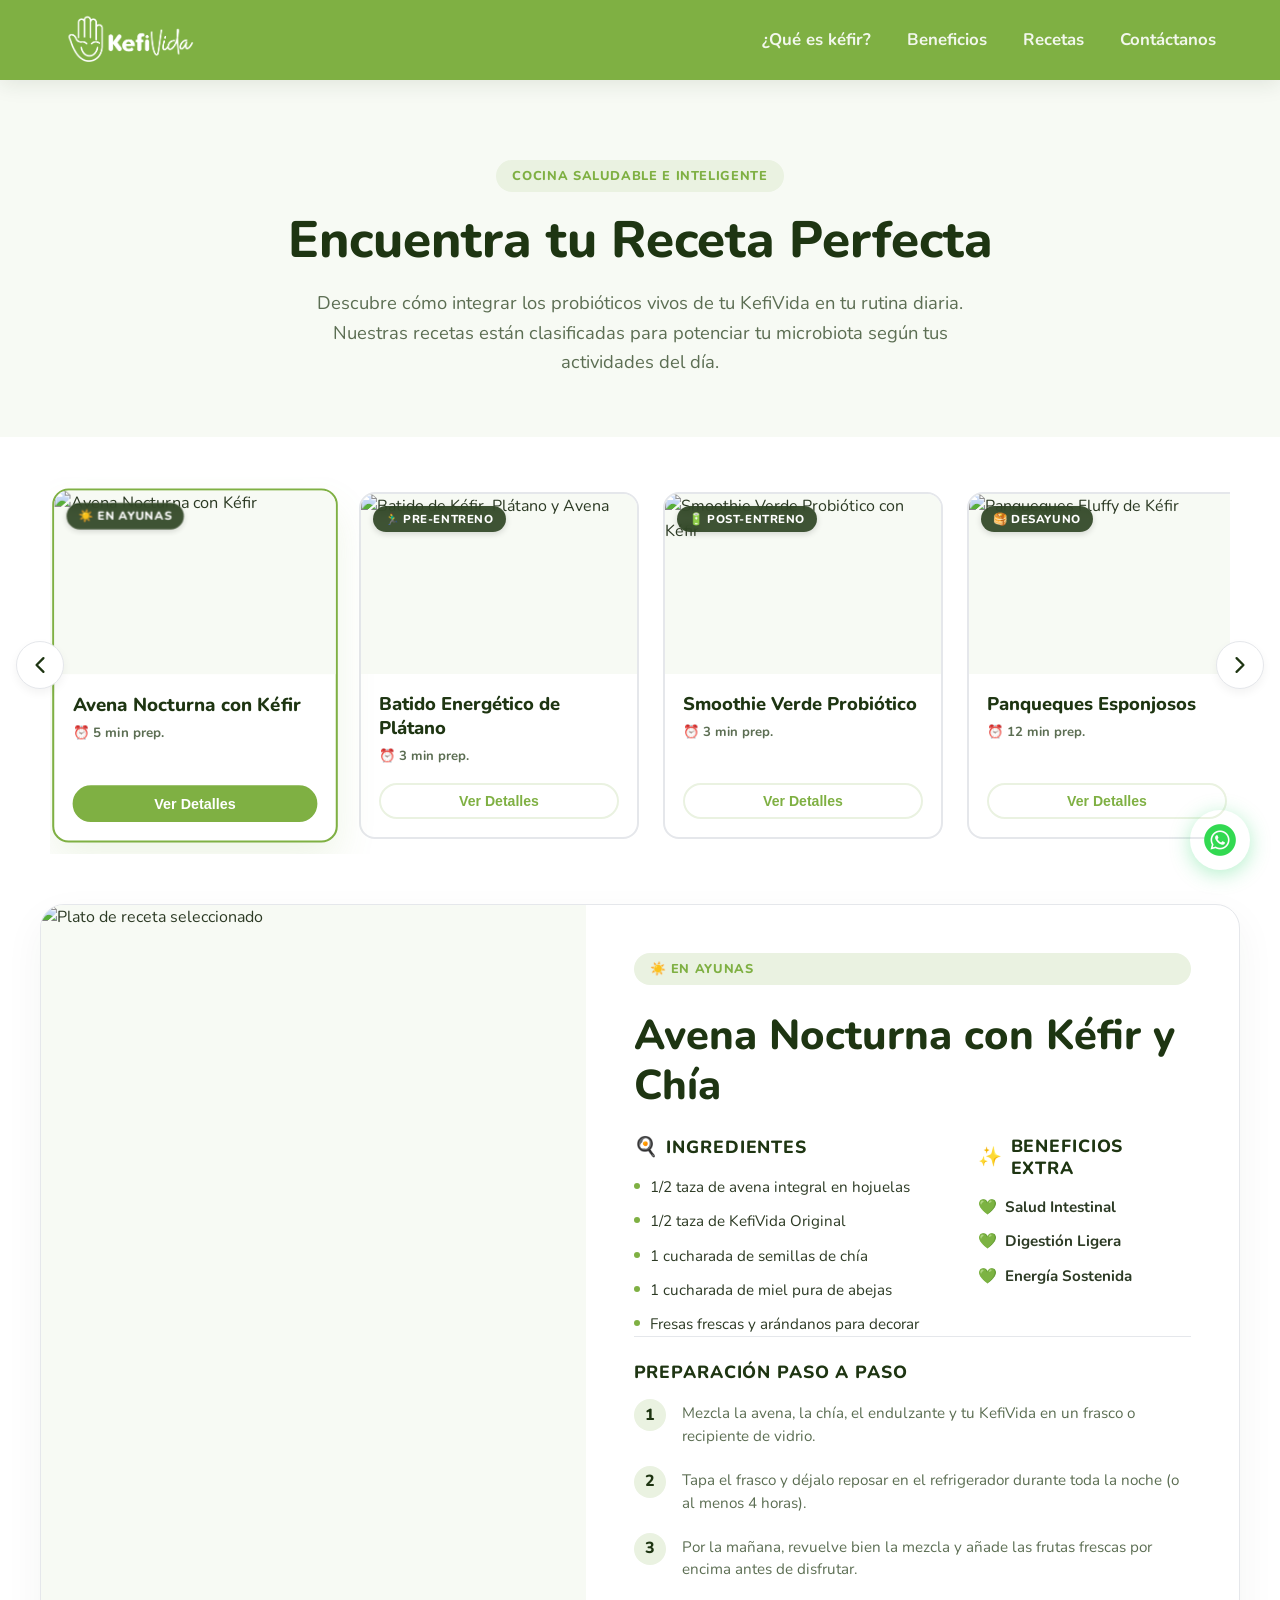
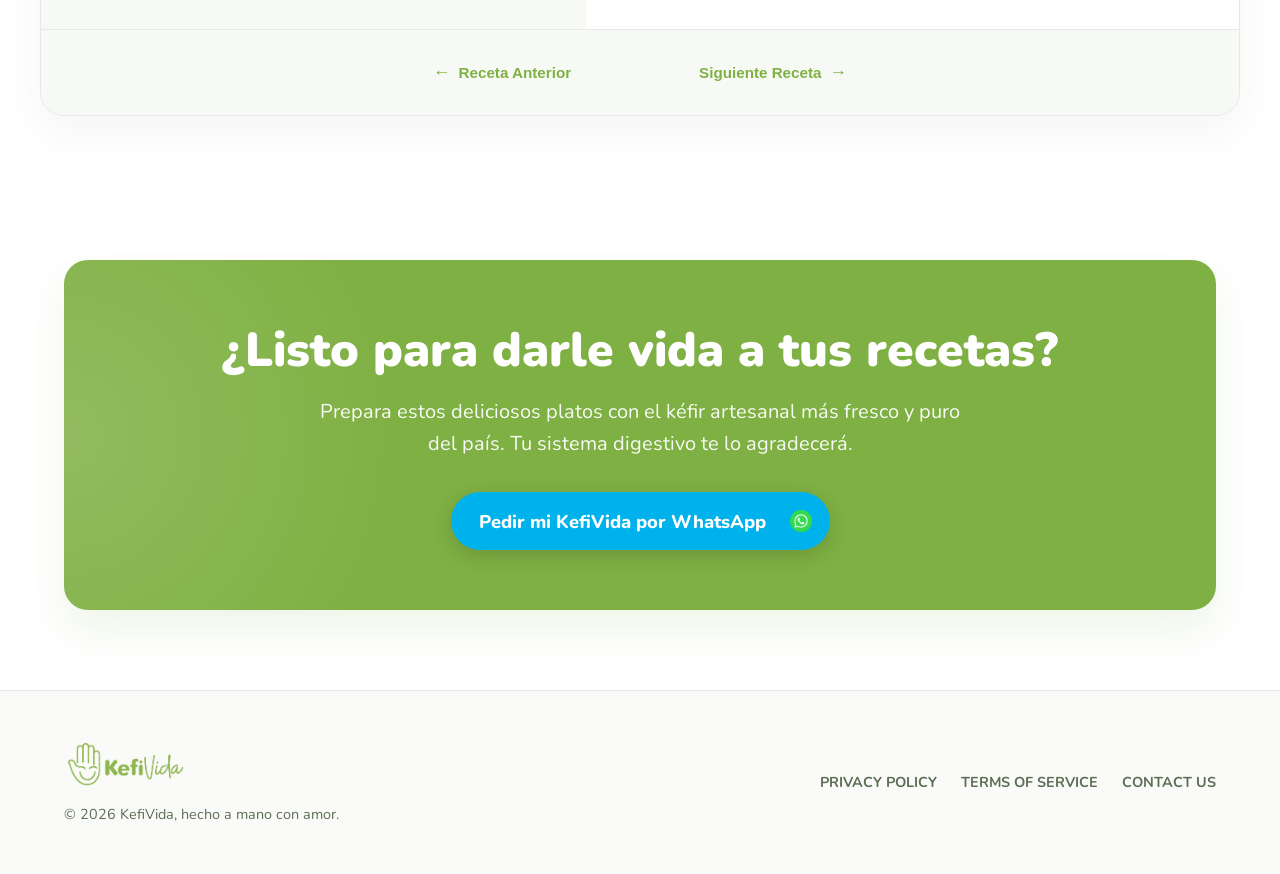
==== recetas.html @ a4e4747b "Add files via upload" ====
<!DOCTYPE html>
<html lang="es">
<head>
  <meta charset="UTF-8">
  <meta name="viewport" content="width=device-width, initial-scale=1.0">
  <title>Recetas con Kéfir - KefiVida | Bienestar Probiótico</title>
  <meta name="description" content="Aprende a preparar deliciosas recetas saludables con kéfir: smoothies pre y post entreno, avena nocturna en ayunas y aderezos probióticos con KefiVida.">
  
  <!-- Open Graph / Social Media Preview -->
  <meta property="og:title" content="Recetario Probiótico KefiVida - Vitalidad Diaria">
  <meta property="og:description" content="Recetas fáciles, saludables e interactivas para integrar el Kéfir artesanal en tus comidas según tu estilo de vida.">
  <meta property="og:image" content="./Fotos/receta_batido.png">
  <meta property="og:type" content="website">

  <!-- Stylesheet -->
  <link rel="stylesheet" href="style.css">
</head>
<body>

  <!-- HEADER / CINTILLO DE INICIO VERDE -->
  <header>
    <div class="container navbar">
      <a href="./index.html#inicio" class="logo" aria-label="KefiVida Inicio">
        <!-- Logo horizontal blanco oficial -->
        <img src="./Fotos/Logo Horizontal_Blanco.png" alt="Logo de KefiVida" class="logo-header">
      </a>
      <nav aria-label="Navegación principal">
        <ul class="nav-menu">
          <li class="nav-item"><a href="./index.html#que-es-kefir" class="nav-link">¿Qué es kéfir?</a></li>
          <li class="nav-item"><a href="./index.html#beneficios" class="nav-link">Beneficios</a></li>
          <li class="nav-item"><a href="./recetas.html" class="nav-link active">Recetas</a></li>
          <li class="nav-item"><a href="https://wa.link/0gh0eg" class="nav-link" target="_blank" rel="noopener">Contáctanos</a></li>
        </ul>
      </nav>
      <button class="hamburger" aria-label="Abrir menú de navegación" aria-expanded="false">
        <span class="bar"></span>
        <span class="bar"></span>
        <span class="bar"></span>
      </button>
    </div>
  </header>

  <!-- RECIPES HERO SECTION -->
  <section class="recipes-hero" id="recetas-inicio">
    <div class="container text-center">
      <span class="badge-small">Cocina Saludable e Inteligente</span>
      <h1 class="recipes-main-title">Encuentra tu Receta Perfecta</h1>
      <p class="recipes-main-desc">Descubre cómo integrar los probióticos vivos de tu KefiVida en tu rutina diaria. Nuestras recetas están clasificadas para potenciar tu microbiota según tus actividades del día.</p>
    </div>
  </section>

  <!-- RECIPES SECTION (SLIDER CAROUSEL + DETAIL CONTAINER) -->
  <section class="recipes-carousel-section container">
    <div class="recipes-slider-wrapper">
      
      <!-- Flechas del carrusel de tarjetas -->
      <button class="recipes-arrow prev" id="recipes-prev" aria-label="Anterior receta" type="button">
        <svg fill="none" stroke="currentColor" stroke-width="2.5" viewBox="0 0 24 24" xmlns="http://www.w3.org/2000/svg">
          <path stroke-linecap="round" stroke-linejoin="round" d="M15.75 19.5L8.25 12l7.5-7.5"></path>
        </svg>
      </button>
      
      <button class="recipes-arrow next" id="recipes-next" aria-label="Siguiente receta" type="button">
        <svg fill="none" stroke="currentColor" stroke-width="2.5" viewBox="0 0 24 24" xmlns="http://www.w3.org/2000/svg">
          <path stroke-linecap="round" stroke-linejoin="round" d="M8.25 4.5l7.5 7.5-7.5 7.5"></path>
        </svg>
      </button>

      <!-- Pista scrollable con las tarjetas -->
      <div class="recipes-slider-track" id="recipes-track">
        
        <!-- CARD 1: Avena Nocturna -->
        <div class="recipe-card active" data-recipe-id="avena">
          <div class="recipe-card-img-wrapper">
            <img src="./Fotos/receta_avena.png" alt="Avena Nocturna con Kéfir">
            <span class="recipe-floating-tag">☀️ En Ayunas</span>
          </div>
          <div class="recipe-card-info">
            <h3>Avena Nocturna con Kéfir</h3>
            <span class="recipe-time">⏰ 5 min prep.</span>
            <button class="recipe-card-btn">Ver Detalles</button>
          </div>
        </div>

        <!-- CARD 2: Batido de Plátano y Avena -->
        <div class="recipe-card" data-recipe-id="batido">
          <div class="recipe-card-img-wrapper">
            <img src="./Fotos/receta_batido.png" alt="Batido de Kéfir, Plátano y Avena">
            <span class="recipe-floating-tag">🏃‍♂️ Pre-Entreno</span>
          </div>
          <div class="recipe-card-info">
            <h3>Batido Energético de Plátano</h3>
            <span class="recipe-time">⏰ 3 min prep.</span>
            <button class="recipe-card-btn">Ver Detalles</button>
          </div>
        </div>

        <!-- CARD 3: Smoothie Verde Probiótico -->
        <div class="recipe-card" data-recipe-id="smoothie">
          <div class="recipe-card-img-wrapper">
            <img src="./Fotos/receta_smoothie.png" alt="Smoothie Verde Probiótico con Kéfir">
            <span class="recipe-floating-tag">🔋 Post-Entreno</span>
          </div>
          <div class="recipe-card-info">
            <h3>Smoothie Verde Probiótico</h3>
            <span class="recipe-time">⏰ 3 min prep.</span>
            <button class="recipe-card-btn">Ver Detalles</button>
          </div>
        </div>

        <!-- CARD 4: Panqueques Fluffy -->
        <div class="recipe-card" data-recipe-id="panqueques">
          <div class="recipe-card-img-wrapper">
            <img src="./Fotos/receta_panqueques.png" alt="Panqueques Fluffy de Kéfir">
            <span class="recipe-floating-tag">🥞 Desayuno</span>
          </div>
          <div class="recipe-card-info">
            <h3>Panqueques Esponjosos</h3>
            <span class="recipe-time">⏰ 12 min prep.</span>
            <button class="recipe-card-btn">Ver Detalles</button>
          </div>
        </div>

        <!-- CARD 5: Ensalada con Aliño -->
        <div class="recipe-card" data-recipe-id="ensalada">
          <div class="recipe-card-img-wrapper">
            <img src="./Fotos/receta_ensalada.png" alt="Ensalada con Aliño de Kéfir">
            <span class="recipe-floating-tag">🥗 Almuerzo / Cena</span>
          </div>
          <div class="recipe-card-info">
            <h3>Ensalada con Aliño de Kéfir</h3>
            <span class="recipe-time">⏰ 5 min prep.</span>
            <button class="recipe-card-btn">Ver Detalles</button>
          </div>
        </div>

        <!-- CARD 6: Crema de Kéfir y Aguacate -->
        <div class="recipe-card" data-recipe-id="crema_aguacate">
          <div class="recipe-card-img-wrapper">
            <img src="./Fotos/receta_crema_aguacate.png" alt="Crema de Kéfir y Aguacate Dip">
            <span class="recipe-floating-tag">🥑 Snack / Dip</span>
          </div>
          <div class="recipe-card-info">
            <h3>Crema de Kéfir y Aguacate</h3>
            <span class="recipe-time">⏰ 5 min prep.</span>
            <button class="recipe-card-btn">Ver Detalles</button>
          </div>
        </div>

      </div>
    </div>

    <!-- DETAIL VIEW DISPLAY (SE ABRE EN LA PARTE BAJA) -->
    <div class="recipe-detail-container" id="featured-recipe-container">
      <div class="recipe-detail-grid">
        
        <!-- Columna Izquierda: Imagen del plato (Original sin logo) -->
        <div class="recipe-detail-image-wrapper">
          <img id="detail-image" src="./Fotos/original_receta_avena.png" alt="Plato de receta seleccionado">
        </div>
        
        <!-- Columna Derecha: Información detallada -->
        <div class="recipe-detail-content">
          <span class="badge-small" id="detail-category-tag">☀️ En Ayunas</span>
          <h2 class="recipe-detail-title" id="detail-title">Avena Nocturna con Kéfir y Chía</h2>
          
          <div class="recipe-ingredients-benefits-grid">
            
            <!-- Bloque de Ingredientes -->
            <div class="recipe-ingredients-col">
              <h4 class="recipe-section-subtitle">
                <span class="recipe-icon">🍳</span> Ingredientes
              </h4>
              <ul class="recipe-ingredients-list" id="detail-ingredients">
                <li><span class="dot-marker"></span> 1/2 taza de avena integral en hojuelas</li>
                <li><span class="dot-marker"></span> 1/2 taza de KefiVida Original</li>
                <li><span class="dot-marker"></span> 1 cucharada de semillas de chía</li>
                <li><span class="dot-marker"></span> 1 cucharada de miel pura de abejas</li>
                <li><span class="dot-marker"></span> Fresas frescas y arándanos para decorar</li>
              </ul>
            </div>
            
            <!-- Bloque de Beneficios -->
            <div class="recipe-benefits-col">
              <h4 class="recipe-section-subtitle">
                <span class="recipe-icon">✨</span> Beneficios Extra
              </h4>
              <ul class="recipe-benefits-list" id="detail-benefits">
                <li><span class="benefit-marker">💚</span> Salud Intestinal</li>
                <li><span class="benefit-marker">💚</span> Digestión Ligera</li>
                <li><span class="benefit-marker">💚</span> Energía Sostenida</li>
              </ul>
            </div>

          </div>

          <!-- Bloque de Preparación -->
          <div class="recipe-steps-section">
            <h4 class="recipe-section-subtitle">Preparación Paso a Paso</h4>
            <div class="recipe-steps-list" id="detail-steps">
              <div class="recipe-step-item">
                <span class="step-number">1</span>
                <p>Mezcla la avena, la chía, el endulzante y tu KefiVida en un frasco o recipiente de vidrio.</p>
              </div>
              <div class="recipe-step-item">
                <span class="step-number">2</span>
                <p>Tapa el frasco y déjalo reposar en el refrigerador durante toda la noche (o al menos 4 horas).</p>
              </div>
              <div class="recipe-step-item">
                <span class="step-number">3</span>
                <p>Por la mañana, revuelve bien la mezcla y añade las frutas frescas por encima antes de disfrutar.</p>
              </div>
            </div>
          </div>

        </div>

      </div>

      <!-- Navegación inferior entre recetas - Centrado en el ancho total -->
      <div class="recipe-detail-nav">
        <button class="recipe-detail-nav-btn prev" id="detail-prev-btn" type="button">
          <span>&larr;</span> Receta Anterior
        </button>
        <button class="recipe-detail-nav-btn next" id="detail-next-btn" type="button">
          Siguiente Receta <span>&rarr;</span>
        </button>
      </div>
    </div>
  </section>

  <!-- CTA COMPRA ADICIONAL -->
  <section class="cta-section container fade-in-section" style="margin-top: 4rem;">
    <div class="cta-box">
      <h2>¿Listo para darle vida a tus recetas?</h2>
      <p>Prepara estos deliciosos platos con el kéfir artesanal más fresco y puro del país. Tu sistema digestivo te lo agradecerá.</p>
      <a href="https://wa.link/0gh0eg" class="btn-primary" target="_blank" rel="noopener">
        Pedir mi KefiVida por WhatsApp
        <span class="wa-icon-circle">
          <img src="./Fotos/logo whatsapp.webp" alt="WhatsApp">
        </span>
      </a>
    </div>
  </section>

  <!-- FLOATING WHATSAPP BUTTON -->
  <a href="https://wa.link/0gh0eg" class="whatsapp-float" target="_blank" rel="noopener" aria-label="Enviar mensaje por WhatsApp">
    <img src="./Fotos/logo whatsapp.webp" alt="WhatsApp">
  </a>

  <!-- FOOTER -->
  <footer>
    <div class="container footer-content">
      <div class="footer-left">
        <a href="./index.html#inicio" aria-label="KefiVida Logo Footer">
          <img src="./Fotos/Logo Horizontal.png" alt="Logo de KefiVida" class="footer-logo">
        </a>
        <p>&copy; 2026 KefiVida, hecho a mano con amor.</p>
      </div>
      <nav aria-label="Enlaces secundarios y legales">
        <ul class="footer-menu">
          <li><a href="#" class="footer-link">PRIVACY POLICY</a></li>
          <li><a href="#" class="footer-link">TERMS OF SERVICE</a></li>
          <li><a href="https://wa.link/0gh0eg" class="footer-link" target="_blank" rel="noopener">CONTACT US</a></li>
        </ul>
      </nav>
    </div>
  </footer>

  <!-- Script -->
  <script src="app.js"></script>
</body>
</html>
---- style.css ----
@import url('https://fonts.googleapis.com/css2?family=Nunito:wght@400;500;600;700;800;900&display=swap');

:root {
  /* Color Palette */
  --primary: #7FB043;
  --primary-hover: #6C9A35;
  --primary-dark: #1E3512;
  --primary-light: #F7FAF4;
  --primary-soft: #EAF2E1;
  
  /* Buttons CTA Colors */
  --accent: #00B2EC; /* Celeste/Azul brillante del WireFrame */
  --accent-hover: #0093C2;
  --wa-green: #25D366; /* Verde WhatsApp */
  --wa-green-hover: #20BA5A;

  /* Text Colors */
  --text-main: #2C3A24;
  --text-muted: #5C6E53;
  --white: #FFFFFF;
  --gray-light: #F3F4F6;
  --gray-border: #E5E7EB;
  
  /* Layout & Typography */
  --font-family: 'Nunito', sans-serif;
  --max-width: 1200px;
  --radius-sm: 8px;
  --radius-md: 16px;
  --radius-lg: 24px;
  --radius-pill: 50px;
  --shadow: 0 10px 30px rgba(44, 58, 36, 0.06);
  --shadow-hover: 0 20px 40px rgba(127, 176, 67, 0.12);
  --transition: all 0.3s cubic-bezier(0.4, 0, 0.2, 1);
}

/* Reset & Base Styles */
*, *::before, *::after {
  box-sizing: border-box;
  margin: 0;
  padding: 0;
}

html {
  scroll-behavior: smooth;
  font-size: 16px;
}

body {
  font-family: var(--font-family);
  color: var(--text-main);
  background-color: var(--white);
  line-height: 1.6;
  overflow-x: hidden;
  -webkit-font-smoothing: antialiased;
}

h1, h2, h3, h4, h5, h6 {
  font-family: var(--font-family);
  color: var(--primary-dark);
  font-weight: 800; /* Títulos bold/redondeados coherentes */
  line-height: 1.25;
}

a {
  text-decoration: none;
  color: inherit;
  transition: var(--transition);
}

img {
  max-width: 100%;
  height: auto;
  display: block;
}

/* Utilities */
.container {
  width: 100%;
  max-width: var(--max-width);
  margin: 0 auto;
  padding: 0 24px;
}

.text-center {
  text-align: center;
}

.section-padding {
  padding: 80px 0;
}

@media (max-width: 768px) {
  .section-padding {
    padding: 60px 0;
  }
}

/* Badge */
.badge-small {
  display: inline-block;
  font-size: 0.8rem;
  font-weight: 800;
  text-transform: uppercase;
  letter-spacing: 0.05em;
  color: var(--primary);
  background-color: var(--primary-soft);
  padding: 6px 16px;
  border-radius: var(--radius-pill);
  margin-bottom: 16px;
}

/* Buttons CTA: Cápsula celeste con círculo de WhatsApp a la derecha */
.btn-primary {
  display: inline-flex;
  align-items: center;
  justify-content: center;
  gap: 14px;
  background-color: var(--accent);
  color: var(--white);
  font-weight: 800;
  font-size: 1.15rem;
  padding: 8px 8px 8px 28px; /* Padding reducido a la derecha por el círculo */
  border-radius: var(--radius-pill);
  border: none;
  cursor: pointer;
  box-shadow: 0 6px 20px rgba(0, 178, 236, 0.25);
  transition: var(--transition);
}

.btn-primary:hover {
  background-color: var(--accent-hover);
  transform: translateY(-2px);
  box-shadow: 0 8px 25px rgba(0, 178, 236, 0.35);
}

/* Círculo del WhatsApp oficial dentro del botón */
.btn-primary .wa-icon-circle {
  border-radius: 50%;
  width: 42px;
  height: 42px;
  display: flex;
  align-items: center;
  justify-content: center;
  flex-shrink: 0;
  aspect-ratio: 1 / 1;
  overflow: hidden;
  transition: var(--transition);
}

.btn-primary:hover .wa-icon-circle {
  transform: scale(1.05);
}

.btn-primary .wa-icon-circle img {
  width: 100%;
  height: 100%;
  object-fit: contain;
  display: block;
  flex-shrink: 0;
  aspect-ratio: 1 / 1;
}

/* Header & Navbar (Cintillo verde coherente con el WireFrame) */
header {
  position: sticky;
  top: 0;
  background-color: var(--primary); /* Fondo verde sólido */
  z-index: 1000;
  box-shadow: 0 4px 20px rgba(30, 53, 18, 0.1);
  transition: var(--transition);
}

.navbar {
  display: flex;
  align-items: center;
  justify-content: space-between;
  height: 80px;
}

.logo-header {
  height: 56px; /* Agrandado para mayor visibilidad y legibilidad */
  width: auto;
  object-fit: contain;
  display: block;
  transition: var(--transition);
}

.logo-header:hover {
  transform: scale(1.02);
}

.nav-menu {
  display: flex;
  list-style: none;
  gap: 36px;
}

.nav-link {
  font-weight: 700;
  font-size: 1.05rem;
  color: var(--white); /* Textos blancos */
  position: relative;
  opacity: 0.9;
}

.nav-link:hover {
  opacity: 1;
}

.nav-link::after {
  content: '';
  position: absolute;
  bottom: -6px;
  left: 0;
  width: 0;
  height: 3px;
  background-color: var(--white);
  border-radius: var(--radius-pill);
  transition: var(--transition);
}

.nav-link:hover::after {
  width: 100%;
}

.hamburger {
  display: none;
  cursor: pointer;
  border: none;
  background: none;
}

.bar {
  display: block;
  width: 25px;
  height: 3px;
  margin: 5px auto;
  transition: var(--transition);
  background-color: var(--white);
}

@media (max-width: 768px) {
  .navbar {
    height: 70px;
  }
  
  .hamburger {
    display: block;
  }
  
  .hamburger.active .bar:nth-child(2) {
    opacity: 0;
  }
  
  .hamburger.active .bar:nth-child(1) {
    transform: translateY(8px) rotate(45deg);
  }
  
  .hamburger.active .bar:nth-child(3) {
    transform: translateY(-8px) rotate(-45deg);
  }
  
  .nav-menu {
    position: fixed;
    left: -100%;
    top: 70px;
    gap: 0;
    flex-direction: column;
    background-color: var(--primary); /* Fondo verde del menú en móvil */
    border-top: 1px solid rgba(255, 255, 255, 0.1);
    width: 100%;
    text-align: center;
    transition: 0.3s;
    box-shadow: 0 10px 20px rgba(0, 0, 0, 0.08);
    padding: 24px 0;
  }
  
  .nav-menu.active {
    left: 0;
  }
  
  .nav-item {
    margin: 16px 0;
  }
}

/* Hero Section */
.hero {
  background-color: var(--primary-light);
  overflow: hidden;
  padding: 60px 0 80px 0;
}

.hero-grid {
  display: grid;
  grid-template-columns: 1.2fr 0.8fr;
  align-items: center;
  gap: 48px;
}

.hero-title {
  font-size: 3.5rem;
  line-height: 1.15;
  margin-bottom: 20px;
}

.hero-title span {
  position: relative;
  color: var(--primary);
  display: inline-block;
}


.hero-desc {
  font-size: 1.2rem;
  color: var(--text-muted);
  margin-bottom: 32px;
  max-width: 540px;
}

.hero-image-container {
  position: relative;
  display: flex;
  justify-content: center;
  align-items: center;
}

.hero-bg-blob {
  position: absolute;
  width: 100%;
  height: 100%;
  max-width: 450px;
  max-height: 450px;
  background: radial-gradient(circle, rgba(210,232,178,0.7) 0%, rgba(247,250,244,0.1) 70%);
  border-radius: 50%;
  z-index: 1;
}

.hero-img-wrapper {
  position: relative;
  z-index: 2;
  width: 100%;
  max-width: 380px;
}

.hero-product-img {
  border-radius: var(--radius-lg);
  box-shadow: var(--shadow);
  transition: var(--transition);
  animation: floatImage 6s ease-in-out infinite;
}

.hero-product-img:hover {
  transform: scale(1.02);
}

.hero-mascot-img {
  position: absolute;
  top: -30px;
  right: 10px;
  width: 90px;
  height: auto;
  z-index: 3;
  animation: floatMascot 4s ease-in-out infinite;
  filter: drop-shadow(0 8px 16px rgba(0,0,0,0.1));
}

@keyframes floatImage {
  0%, 100% { transform: translateY(0); }
  50% { transform: translateY(-10px); }
}

@keyframes floatMascot {
  0%, 100% { transform: translateY(0) rotate(0deg); }
  50% { transform: translateY(-6px) rotate(5deg); }
}

@media (max-width: 992px) {
  .hero-grid {
    grid-template-columns: 1fr;
    gap: 40px;
    text-align: center;
  }
  
  .hero-title {
    font-size: 2.8rem;
  }
  
  .hero-desc {
    margin-left: auto;
    margin-right: auto;
  }
  
  .hero-image-container {
    order: -1;
  }
  
  .hero-img-wrapper {
    max-width: 300px;
  }
}

@media (max-width: 480px) {
  .hero-title {
    font-size: 2.2rem;
  }
}

/* Stress Office Section */
.stress-section {
  background-color: var(--white);
}

.stress-header {
  max-width: 700px;
  margin: 0 auto 50px auto;
}

.stress-header p {
  color: var(--text-muted);
  font-size: 1.15rem;
  margin-top: 12px;
}

.diagram-container {
  display: flex;
  align-items: center;
  justify-content: center;
  gap: 48px;
  margin-bottom: 60px;
  position: relative;
}

.diagram-node {
  background: var(--white);
  border: 2px solid var(--primary-soft);
  border-radius: var(--radius-md);
  padding: 24px 36px;
  display: flex;
  flex-direction: column;
  align-items: center;
  gap: 12px;
  box-shadow: var(--shadow);
  transition: var(--transition);
  z-index: 2;
  width: 180px;
}

.diagram-node:hover {
  transform: translateY(-5px);
  border-color: var(--primary);
  box-shadow: var(--shadow-hover);
}

.diagram-node svg {
  width: 40px;
  height: 40px;
  color: var(--primary);
  flex-shrink: 0;
  aspect-ratio: 1 / 1;
}

.diagram-node span {
  font-weight: 800;
  color: var(--primary-dark);
}

.diagram-connector {
  position: relative;
  flex-grow: 1;
  max-width: 250px;
  height: 2px;
  z-index: 1;
}

.dotted-line {
  width: 100%;
  border-top: 3px dotted var(--primary);
  opacity: 0.5;
}

.pulse-dot {
  position: absolute;
  top: -6px;
  left: 0;
  width: 14px;
  height: 14px;
  background-color: var(--primary);
  border-radius: 50%;
  box-shadow: 0 0 10px var(--primary);
  animation: pulseMove 3s linear infinite;
  flex-shrink: 0;
  aspect-ratio: 1 / 1;
}

@keyframes pulseMove {
  0% { left: 0%; opacity: 0; }
  10% { opacity: 1; }
  90% { opacity: 1; }
  100% { left: 100%; opacity: 0; }
}

@media (max-width: 600px) {
  .diagram-container {
    flex-direction: column;
    gap: 20px;
  }
  
  .diagram-connector {
    transform: rotate(90deg);
    margin: 20px 0;
    max-width: 60px;
  }
}

.stress-cards {
  display: grid;
  grid-template-columns: repeat(3, 1fr);
  gap: 30px;
}

.stress-card {
  background-color: var(--primary-light);
  border-radius: var(--radius-md);
  padding: 32px;
  border: 1px solid rgba(127, 176, 67, 0.15);
  transition: var(--transition);
  position: relative;
  overflow: hidden;
}

.stress-card:hover {
  transform: translateY(-5px);
  box-shadow: var(--shadow-hover);
  background-color: var(--white);
  border-color: var(--primary);
}

.stress-card-icon {
  margin-bottom: 20px;
  color: var(--primary);
}

.stress-card-icon svg {
  width: 32px;
  height: 32px;
  display: block;
  flex-shrink: 0;
  aspect-ratio: 1 / 1;
}

.stress-card h3 {
  font-size: 1.35rem;
  margin-bottom: 12px;
}

.stress-card p {
  color: var(--text-muted);
  font-size: 0.98rem;
}

@media (max-width: 900px) {
  .stress-cards {
    grid-template-columns: 1fr;
  }
}

/* About Kefir Section */
.about-section {
  background-color: var(--primary-light);
}

.about-grid {
  display: grid;
  grid-template-columns: 0.9fr 1.1fr;
  align-items: center;
  gap: 60px;
}

.about-image-wrapper {
  position: relative;
  display: flex;
  justify-content: center;
}

.about-circle-bg {
  width: 320px;
  height: 320px;
  background-color: var(--primary);
  border-radius: 50%;
  display: flex;
  align-items: center;
  justify-content: center;
  position: relative;
  box-shadow: var(--shadow-hover);
}

/* Mascot Animation styling */
.about-mascot-img {
  width: 200px;
  height: auto;
  cursor: pointer;
  /* Estado inicial para la animación de entrada */
  transform: translateX(-150px) rotate(-30deg);
  opacity: 0;
  transition: transform 1.2s cubic-bezier(0.175, 0.885, 0.32, 1.275), opacity 0.8s ease-out, filter 0.3s ease;
}

/* Cuando se añade la clase visible por el scroll */
.about-section.is-visible .about-mascot-img {
  transform: translateX(0) rotate(0deg);
  opacity: 1;
}

/* Animación de caricia en Hover y Tap */
.about-mascot-img:hover,
.about-mascot-img.petted {
  animation: pettingReaction 0.8s ease-in-out;
  filter: brightness(1.15) drop-shadow(0 8px 24px rgba(127, 176, 67, 0.3));
}

@keyframes pettingReaction {
  0%, 100% { transform: scale(1) rotate(0deg); }
  15% { transform: scale(1.18, 0.82) rotate(-5deg); }
  30% { transform: scale(0.85, 1.18) rotate(4deg); }
  45% { transform: scale(1.12, 0.88) rotate(-3deg); }
  60% { transform: scale(0.92, 1.08) rotate(2deg); }
  75% { transform: scale(1.05, 0.95) rotate(-1deg); }
  90% { transform: scale(0.98, 1.02) rotate(0deg); }
}

.speech-bubble {
  position: absolute;
  bottom: -15px;
  right: -20px;
  background-color: var(--accent);
  color: var(--white);
  padding: 10px 20px;
  border-radius: var(--radius-pill);
  font-weight: 800;
  font-size: 0.9rem;
  box-shadow: 0 4px 15px rgba(0, 178, 236, 0.3);
  white-space: nowrap;
}

.speech-bubble::after {
  content: '';
  position: absolute;
  top: 50%;
  left: -8px;
  transform: translateY(-50%) rotate(45deg);
  width: 12px;
  height: 12px;
  background-color: var(--accent);
}

.about-content h2 {
  font-size: 2.5rem;
  margin-bottom: 20px;
}

.about-content p {
  color: var(--text-muted);
  font-size: 1.05rem;
  margin-bottom: 24px;
}

.callout-box {
  background-color: var(--white);
  border-left: 4px solid var(--primary);
  border-radius: 0 var(--radius-md) var(--radius-md) 0;
  padding: 24px;
  box-shadow: var(--shadow);
}

.callout-box h4 {
  color: var(--primary);
  font-size: 1.15rem;
  margin-bottom: 8px;
  font-weight: 800;
}

.callout-box p {
  font-size: 1rem;
  margin-bottom: 0;
  color: var(--text-main);
  line-height: 1.5;
}

@media (max-width: 900px) {
  .about-grid {
    grid-template-columns: 1fr;
    gap: 40px;
  }
  
  .about-image-wrapper {
    order: -1;
  }
}

/* Comparison Section */
.comparison-section {
  background-color: var(--white);
}

.table-wrapper {
  max-width: 800px;
  margin: 40px auto 48px auto;
  background: var(--white);
  border-radius: var(--radius-lg);
  box-shadow: var(--shadow);
  overflow: hidden;
  border: 1px solid var(--gray-border);
}

.comparison-table {
  width: 100%;
  border-collapse: collapse;
  text-align: left;
}

.comparison-table th, .comparison-table td {
  padding: 22px 28px;
  font-size: 1.05rem;
}

.comparison-table th {
  background-color: var(--gray-light);
  font-weight: 800;
  color: var(--primary-dark);
  font-size: 1.15rem;
}

.comparison-table tr {
  border-bottom: 1px solid var(--gray-border);
}

.comparison-table tr:last-child {
  border-bottom: none;
}

/* Column highlighting for KefiVida */
.comparison-table th:nth-child(3) {
  background-color: var(--primary-soft);
  color: var(--primary-dark);
  text-align: center;
}

.comparison-table td:nth-child(3) {
  background-color: rgba(127, 176, 67, 0.03);
  text-align: center;
  font-weight: 700;
}

.comparison-table td:nth-child(2) {
  color: var(--text-muted);
}

/* Badges inside table */
.badge-green {
  display: inline-block;
  background-color: var(--primary);
  color: var(--white);
  padding: 6px 14px;
  border-radius: var(--radius-pill);
  font-size: 0.9rem;
  font-weight: 700;
}

.text-green-bold {
  color: var(--primary);
  font-weight: 800;
}

@media (max-width: 600px) {
  .comparison-table th, .comparison-table td {
    padding: 14px 16px;
    font-size: 0.95rem;
  }
}

/* Benefits Section */
.benefits-section {
  background-color: var(--primary-light);
}

.benefits-title {
  margin-bottom: 40px;
}

.benefits-grid {
  display: grid;
  grid-template-columns: repeat(4, 1fr);
  gap: 24px;
}

.benefit-card {
  background-color: var(--white);
  border-radius: var(--radius-md);
  padding: 28px;
  box-shadow: var(--shadow);
  transition: var(--transition);
  border: 1px solid transparent;
}

.benefit-card:hover {
  transform: translateY(-5px);
  border-color: var(--primary-soft);
  box-shadow: var(--shadow-hover);
}

.benefit-icon {
  width: 44px;
  height: 44px;
  background-color: var(--primary-soft);
  color: var(--primary);
  border-radius: 50%;
  display: flex;
  align-items: center;
  justify-content: center;
  margin-bottom: 20px;
  flex-shrink: 0;
  aspect-ratio: 1 / 1;
}

.benefit-icon svg {
  width: 22px;
  height: 22px;
  flex-shrink: 0;
  aspect-ratio: 1 / 1;
}

.benefit-card h3 {
  font-size: 1.25rem;
  margin-bottom: 8px;
}

.benefit-card p {
  font-size: 0.95rem;
  color: var(--text-muted);
  line-height: 1.5;
}

@media (max-width: 1024px) {
  .benefits-grid {
    grid-template-columns: repeat(2, 1fr);
  }
}

@media (max-width: 600px) {
  .benefits-grid {
    grid-template-columns: 1fr;
  }
}

/* How It Works Section */
.how-section {
  background-color: var(--white);
}

.how-steps {
  display: grid;
  grid-template-columns: repeat(3, 1fr);
  gap: 40px;
  margin-top: 50px;
}

.how-step {
  text-align: center;
  position: relative;
}

/* Contenedor del círculo del icono */
.how-icon-wrapper {
  width: 90px;
  height: 90px;
  background-color: var(--primary-light);
  border: 2px solid var(--primary-soft);
  border-radius: 50%;
  display: flex;
  align-items: center;
  justify-content: center;
  margin: 0 auto 24px auto;
  transition: var(--transition);
  flex-shrink: 0;
  aspect-ratio: 1 / 1;
  overflow: hidden;
}

.how-step:hover .how-icon-wrapper {
  background-color: var(--primary-soft);
  border-color: var(--primary);
  transform: scale(1.05);
}

/* Imagen del nuevo icono dentro de la burbuja */
.how-step-icon {
  width: 55%;
  height: 55%;
  object-fit: contain;
  display: block;
  flex-shrink: 0;
  transition: var(--transition);
}

.how-step:hover .how-step-icon {
  transform: scale(1.1);
}

.how-step h3 {
  font-size: 1.35rem;
  margin-bottom: 12px;
}

.how-step p {
  font-size: 1rem;
  color: var(--text-muted);
  max-width: 280px;
  margin: 0 auto;
}

@media (min-width: 901px) {
  .how-step:not(:last-child)::after {
    content: '';
    position: absolute;
    top: 45px;
    right: -20px;
    width: 40px;
    height: 2px;
    border-top: 2px dashed var(--primary-soft);
  }
}

@media (max-width: 900px) {
  .how-steps {
    grid-template-columns: 1fr;
    gap: 48px;
  }
}

/* CTA Challenge Section */
.cta-section {
  padding-bottom: 80px;
}

.cta-box {
  background-color: var(--primary);
  border-radius: var(--radius-lg);
  padding: 60px 40px;
  color: var(--white);
  text-align: center;
  box-shadow: var(--shadow-hover);
  position: relative;
  overflow: hidden;
}

.cta-box::before {
  content: '';
  position: absolute;
  top: -50%;
  left: -30%;
  width: 60%;
  height: 200%;
  background: radial-gradient(circle, rgba(255,255,255,0.15) 0%, rgba(255,255,255,0) 70%);
  transform: rotate(30deg);
  pointer-events: none;
}

.cta-box h2 {
  color: var(--white);
  font-size: 3rem;
  margin-bottom: 16px;
  font-weight: 900;
}

.cta-box p {
  font-size: 1.25rem;
  max-width: 640px;
  margin: 0 auto 32px auto;
  opacity: 0.95;
}

.cta-box .btn-primary {
  box-shadow: 0 6px 20px rgba(0, 0, 0, 0.15);
}

.cta-box .btn-primary:hover {
  background-color: var(--white);
  color: var(--primary-dark);
}

.cta-box .btn-primary:hover .wa-icon-circle {
  box-shadow: 0 2px 8px rgba(0,0,0,0.1);
}

@media (max-width: 768px) {
  .cta-box {
    padding: 40px 24px;
  }
  
  .cta-box h2 {
    font-size: 2.2rem;
  }
  
  .cta-box p {
    font-size: 1.05rem;
  }
}

/* Floating WhatsApp Button (Esfera 100% perfecta sin deformaciones con imagen oficial) */
.whatsapp-float {
  position: fixed;
  bottom: 30px;
  right: 30px;
  width: 60px;
  height: 60px;
  border-radius: 50%;
  z-index: 999;
  box-shadow: 0 4px 20px rgba(37, 211, 102, 0.35);
  transition: var(--transition);
  overflow: hidden;
  display: block;
  flex-shrink: 0;
  aspect-ratio: 1 / 1;
}

.whatsapp-float:hover {
  transform: scale(1.1) translateY(-5px);
}

.whatsapp-float img {
  width: 100%;
  height: 100%;
  object-fit: cover;
  display: block;
  flex-shrink: 0;
  aspect-ratio: 1 / 1;
}

@media (max-width: 768px) {
  .whatsapp-float {
    bottom: 20px;
    right: 20px;
    width: 54px;
    height: 54px;
  }
}

/* Footer */
footer {
  background-color: #FAFBF9;
  border-top: 1px solid var(--gray-border);
  padding: 48px 0;
}

.footer-content {
  display: flex;
  align-items: center;
  justify-content: space-between;
  flex-wrap: wrap;
  gap: 24px;
}

.footer-left {
  display: flex;
  flex-direction: column;
  gap: 12px;
}

.footer-logo {
  height: 52px; /* Agrandado para mayor presencia en el footer */
  width: auto;
  object-fit: contain;
  display: block;
}

.footer-left p {
  font-size: 0.9rem;
  color: var(--text-muted);
}

.footer-menu {
  display: flex;
  list-style: none;
  gap: 24px;
}

.footer-link {
  font-size: 0.9rem;
  font-weight: 700;
  color: var(--text-muted);
}

.footer-link:hover {
  color: var(--primary);
}

@media (max-width: 768px) {
  .footer-content {
    flex-direction: column;
    text-align: center;
  }
  
  .footer-menu {
    justify-content: center;
  }
}

/* Intersection Observer Animations */
.fade-in-section {
  opacity: 0;
  transform: translateY(30px);
  transition: opacity 0.6s ease-out, transform 0.6s ease-out;
}

.fade-in-section.is-visible {
  opacity: 1;
  transform: translateY(0);
}

/* ==========================================================================
   CAROUSEL HERO STYLE (index.html)
   ========================================================================== */
.hero-carousel-container {
  position: relative;
  background-color: var(--primary-light);
  overflow: hidden;
  height: 600px;
  width: 100%;
}

.hero-carousel {
  position: relative;
  width: 100%;
  height: 100%;
}

.hero-slide {
  position: absolute;
  top: 0;
  left: 0;
  width: 100%;
  height: 100%;
  opacity: 0;
  visibility: hidden;
  transition: opacity 0.8s ease-in-out, visibility 0.8s ease-in-out;
  display: flex;
  align-items: center;
  z-index: 1;
}

.hero-slide.active {
  opacity: 1;
  visibility: visible;
  z-index: 2;
}

.hero-slide .hero-grid {
  display: grid;
  grid-template-columns: 1fr 1fr; /* Cambiado de 1.2fr 0.8fr para dar más espacio a la botella */
  align-items: center;
  gap: 48px;
  width: 100%;
  padding: 0 24px;
}

/* Imagen del envase Slide 1 agrandada */
.hero-slide .hero-img-wrapper {
  max-width: 520px; /* Aumentado de 380px para agrandar el envase */
}

/* Animación de entrada de la Mascota Nódulo (vuelo circular sobre la tapa) */
.hero-slide.active .hero-mascot-img {
  animation: mascotEntrance 2.6s ease-in-out 1, floatMascot 4s ease-in-out infinite 2.6s;
}

@keyframes mascotEntrance {
  0% {
    transform: translate(260px, 120px) scale(0.2) rotate(360deg);
    opacity: 0;
  }
  30% {
    transform: translate(90px, -30px) scale(0.8) rotate(220deg);
    opacity: 1;
  }
  55% {
    transform: translate(-40px, -90px) scale(1.1) rotate(130deg);
  }
  75% {
    transform: translate(-70px, -30px) scale(1.0) rotate(50deg);
  }
  90% {
    transform: translate(15px, -15px) scale(0.95) rotate(10deg);
  }
  100% {
    transform: translate(0, 0) scale(1) rotate(0deg);
  }
}


/* Controles del Carrusel */
.carousel-arrow {
  position: absolute;
  top: 50%;
  transform: translateY(-50%);
  background-color: rgba(255, 255, 255, 0.7);
  border: 1px solid var(--gray-border);
  color: var(--primary-dark);
  width: 50px;
  height: 50px;
  border-radius: 50%;
  display: flex;
  align-items: center;
  justify-content: center;
  cursor: pointer;
  z-index: 10;
  transition: var(--transition);
}

.carousel-arrow:hover {
  background-color: var(--white);
  color: var(--primary);
  box-shadow: 0 4px 12px rgba(0,0,0,0.1);
  transform: translateY(-50%) scale(1.05);
}

.carousel-arrow.prev {
  left: 20px;
}

.carousel-arrow.next {
  right: 20px;
}

.carousel-arrow svg {
  width: 24px;
  height: 24px;
}

.carousel-dots {
  position: absolute;
  bottom: 25px;
  left: 50%;
  transform: translateX(-50%);
  display: flex;
  gap: 12px;
  z-index: 10;
}

.carousel-dots .dot {
  background-color: rgba(127, 176, 67, 0.3);
  border: none;
  width: 12px;
  height: 12px;
  border-radius: 50%;
  cursor: pointer;
  transition: var(--transition);
}

.carousel-dots .dot.active {
  background-color: var(--primary);
  width: 28px;
  border-radius: var(--radius-pill);
}

@media (max-width: 992px) {
  .hero-carousel-container {
    height: auto;
    padding: 80px 0;
  }
  .hero-slide {
    position: relative;
    opacity: 1;
    visibility: visible;
    display: none;
    height: auto;
  }
  .hero-slide.active {
    display: block;
  }
  .hero-slide .hero-grid {
    grid-template-columns: 1fr;
    text-align: center;
    gap: 40px;
  }
  .carousel-arrow {
    display: none;
  }
  .carousel-dots {
    bottom: 15px;
  }
}

/* ==========================================================================
   RECIPES PAGE STYLE (recetas.html)
   ========================================================================== */
.recipes-hero {
  background-color: var(--primary-light);
  padding: 80px 0 60px 0;
  text-align: center;
}

.recipes-main-title {
  font-size: 3.2rem;
  margin-bottom: 16px;
  color: var(--primary-dark);
}

.recipes-main-title span {
  color: var(--primary);
}

.recipes-main-desc {
  font-size: 1.15rem;
  color: var(--text-muted);
  max-width: 700px;
  margin: 0 auto;
  line-height: 1.6;
}

/* Contenedor del Carrusel de Tarjetas (Slider) */
.recipes-carousel-section {
  padding: 40px 0 80px 0;
}

.recipes-slider-wrapper {
  position: relative;
  margin-bottom: 50px;
  padding: 0 10px;
}

/* Flechas de la tira de recetas */
.recipes-arrow {
  position: absolute;
  top: 50%;
  transform: translateY(-50%);
  background-color: var(--white);
  border: 1px solid var(--gray-border);
  color: var(--primary-dark);
  width: 48px;
  height: 48px;
  border-radius: 50%;
  display: flex;
  align-items: center;
  justify-content: center;
  cursor: pointer;
  z-index: 10;
  transition: var(--transition);
  box-shadow: 0 4px 10px rgba(0,0,0,0.05);
}

.recipes-arrow:hover {
  background-color: var(--primary);
  color: var(--white);
  box-shadow: 0 8px 20px rgba(127,176,67,0.25);
  transform: translateY(-50%) scale(1.05);
}

.recipes-arrow.prev {
  left: -24px;
}

.recipes-arrow.next {
  right: -24px;
}

.recipes-arrow svg {
  width: 22px;
  height: 22px;
}

/* Pista deslizante (Tira) */
.recipes-slider-track {
  display: flex;
  gap: 24px;
  overflow-x: auto;
  scroll-behavior: smooth;
  padding: 15px 5px;
  scrollbar-width: none;
}

.recipes-slider-track::-webkit-scrollbar {
  display: none;
}

/* Tarjeta de Receta */
.recipe-card {
  flex: 0 0 280px;
  background-color: var(--white);
  border-radius: var(--radius-md);
  border: 2px solid var(--gray-border);
  overflow: hidden;
  cursor: pointer;
  transition: var(--transition);
  display: flex;
  flex-direction: column;
}

.recipe-card:hover {
  transform: translateY(-6px);
  box-shadow: var(--shadow-hover);
  border-color: var(--primary-soft);
}

.recipe-card.active {
  border-color: var(--primary);
  box-shadow: var(--shadow-hover);
  transform: scale(1.02);
}

.recipe-card-img-wrapper {
  position: relative;
  height: 180px;
  overflow: hidden;
  background-color: var(--primary-light);
}

.recipe-card-img-wrapper img {
  width: 100%;
  height: 100%;
  object-fit: cover;
  object-position: left bottom; /* Alinea al borde inferior izquierdo para mostrar el logotipo */
  transition: var(--transition);
}

.recipe-card:hover .recipe-card-img-wrapper img {
  transform: scale(1.05);
}

/* Etiqueta Flotante sobre la imagen */
.recipe-floating-tag {
  position: absolute;
  top: 12px;
  left: 12px;
  background-color: rgba(30, 53, 18, 0.85);
  color: var(--white);
  font-size: 0.72rem;
  font-weight: 800;
  text-transform: uppercase;
  letter-spacing: 0.05em;
  padding: 4px 12px;
  border-radius: var(--radius-pill);
  backdrop-filter: blur(4px);
  box-shadow: 0 2px 6px rgba(0,0,0,0.15);
}

.recipe-card-info {
  padding: 18px;
  display: flex;
  flex-direction: column;
  flex-grow: 1;
}

.recipe-card-info h3 {
  font-size: 1.15rem;
  margin-bottom: 6px;
  font-weight: 800;
  line-height: 1.3;
}

.recipe-time {
  font-size: 0.82rem;
  font-weight: 700;
  color: var(--text-muted);
  margin-bottom: 16px;
}

.recipe-card-btn {
  margin-top: auto;
  background-color: transparent;
  border: 2px solid var(--primary-soft);
  color: var(--primary);
  font-weight: 800;
  font-size: 0.88rem;
  padding: 8px 16px;
  border-radius: var(--radius-pill);
  cursor: pointer;
  transition: var(--transition);
  text-align: center;
}

.recipe-card:hover .recipe-card-btn,
.recipe-card.active .recipe-card-btn {
  background-color: var(--primary);
  border-color: var(--primary);
  color: var(--white);
}

/* Contenedor Detallado en la Parte Baja */
.recipe-detail-container {
  background-color: var(--white);
  border-radius: var(--radius-lg);
  border: 1px solid var(--gray-border);
  box-shadow: 0 15px 40px rgba(44, 58, 36, 0.05);
  overflow: hidden;
  transition: opacity 0.3s ease;
  margin-top: 10px;
}

.recipe-detail-grid {
  display: grid;
  grid-template-columns: 1fr 1.2fr;
}

.recipe-detail-image-wrapper {
  height: 100%;
  min-height: 450px;
  background-color: var(--primary-light);
  overflow: hidden;
}

.recipe-detail-image-wrapper img {
  width: 100%;
  height: 100%;
  object-fit: cover;
}

.recipe-detail-content {
  padding: 48px;
  display: flex;
  flex-direction: column;
  justify-content: center;
}

.recipe-detail-title {
  font-size: 2.6rem;
  margin: 10px 0 24px 0;
  line-height: 1.2;
}

.recipe-ingredients-benefits-grid {
  display: grid;
  grid-template-columns: 1.2fr 0.8fr;
  gap: 24px;
}

.recipe-section-subtitle {
  font-size: 1.1rem;
  font-weight: 800;
  text-transform: uppercase;
  letter-spacing: 0.05em;
  margin-bottom: 16px;
  display: flex;
  align-items: center;
  gap: 8px;
  color: var(--primary-dark);
}

.recipe-icon {
  font-size: 1.2rem;
}

.recipe-ingredients-list {
  list-style: none;
  display: flex;
  flex-direction: column;
  gap: 10px;
}

.recipe-ingredients-list li {
  font-size: 0.95rem;
  color: var(--text-main);
  display: flex;
  align-items: flex-start;
  gap: 10px;
}

.dot-marker {
  width: 6px;
  height: 6px;
  border-radius: 50%;
  background-color: var(--primary);
  margin-top: 8px;
  flex-shrink: 0;
}

.recipe-benefits-list {
  list-style: none;
  display: flex;
  flex-direction: column;
  gap: 10px;
}

.recipe-benefits-list li {
  font-size: 0.95rem;
  font-weight: 700;
  color: var(--text-main);
  display: flex;
  align-items: center;
  gap: 8px;
}

.recipe-steps-section {
  border-top: 1px solid var(--gray-border);
  padding-top: 24px;
}

.recipe-steps-list {
  display: flex;
  flex-direction: column;
  gap: 18px;
}

.recipe-step-item {
  display: flex;
  gap: 16px;
}

.step-number {
  background-color: var(--primary-soft);
  color: var(--primary-dark);
  font-weight: 800;
  width: 32px;
  height: 32px;
  border-radius: 50%;
  display: flex;
  align-items: center;
  justify-content: center;
  flex-shrink: 0;
}

.recipe-step-item p {
  font-size: 0.95rem;
  color: var(--text-muted);
  line-height: 1.5;
  margin-top: 3px;
}

/* Navegación inferior entre recetas en el panel de detalle - Centrada en el total */
.recipe-detail-nav {
  display: flex;
  justify-content: center;
  gap: 80px;
  align-items: center;
  padding: 24px;
  background-color: var(--primary-light);
  border-top: 1px solid var(--gray-border);
  width: 100%;
}

.recipe-detail-nav-btn {
  background: none;
  border: none;
  color: var(--primary);
  font-weight: 800;
  font-size: 0.95rem;
  cursor: pointer;
  display: flex;
  align-items: center;
  gap: 8px;
  transition: var(--transition);
  padding: 8px 24px;
  border-radius: var(--radius-pill);
}

.recipe-detail-nav-btn:hover {
  color: var(--primary-hover);
  background-color: var(--primary-soft);
}

.recipe-detail-nav-btn.prev:hover {
  transform: translateX(-4px);
}

.recipe-detail-nav-btn.next:hover {
  transform: translateX(4px);
}

.recipe-detail-nav-btn span {
  font-size: 1.1rem;
}

@media (max-width: 480px) {
  .recipe-detail-nav {
    flex-direction: column;
    gap: 12px;
    align-items: stretch;
  }
  .recipe-detail-nav-btn {
    justify-content: center;
  }
}

/* Ajustes de Responsividad para la página de Recetas */
@media (max-width: 992px) {
  .recipes-main-title {
    font-size: 2.5rem;
  }
  
  .recipes-arrow {
    display: none;
  }
  
  .recipe-detail-grid {
    grid-template-columns: 1fr;
  }
  
  .recipe-detail-image-wrapper {
    min-height: 300px;
    height: 300px;
  }
  
  .recipe-detail-content {
    padding: 30px 24px;
  }
  
  .recipe-detail-title {
    font-size: 2rem;
  }
  
  .recipe-ingredients-benefits-grid {
    grid-template-columns: 1fr;
    gap: 24px;
  }
}
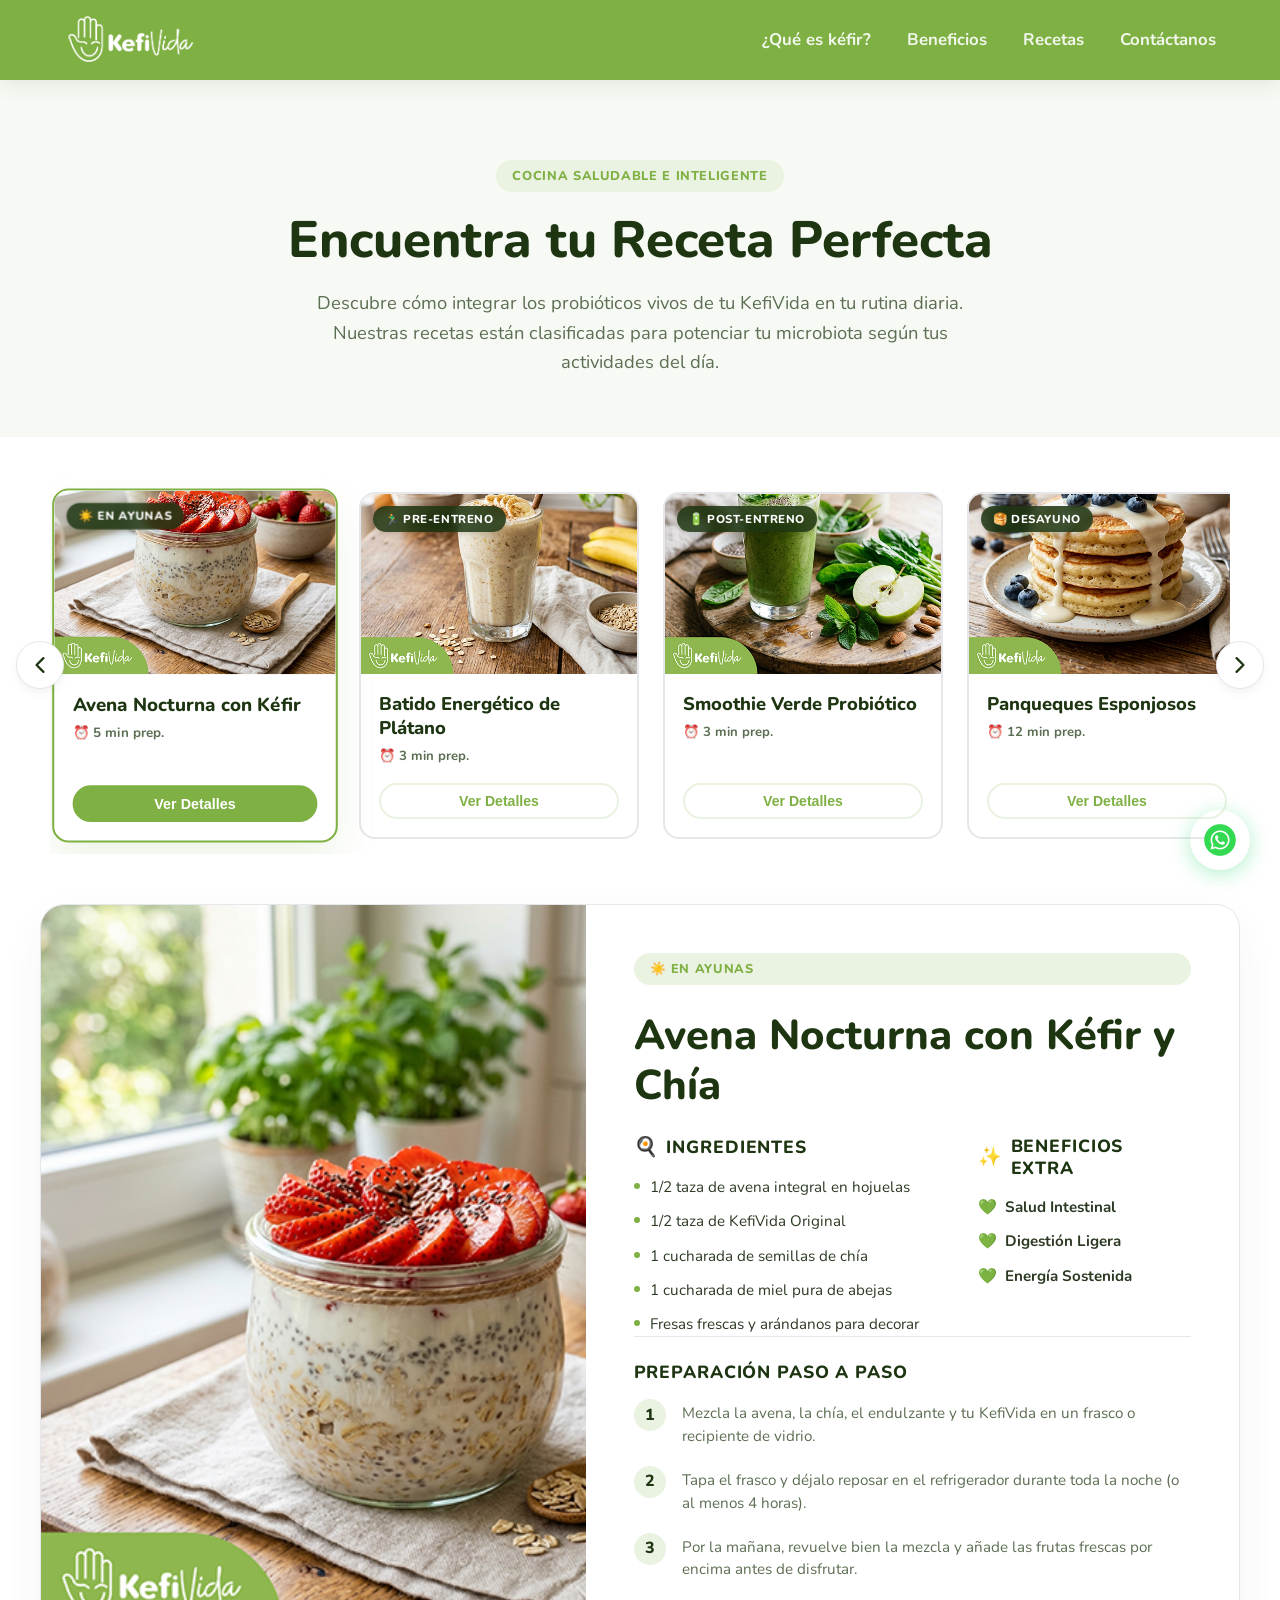
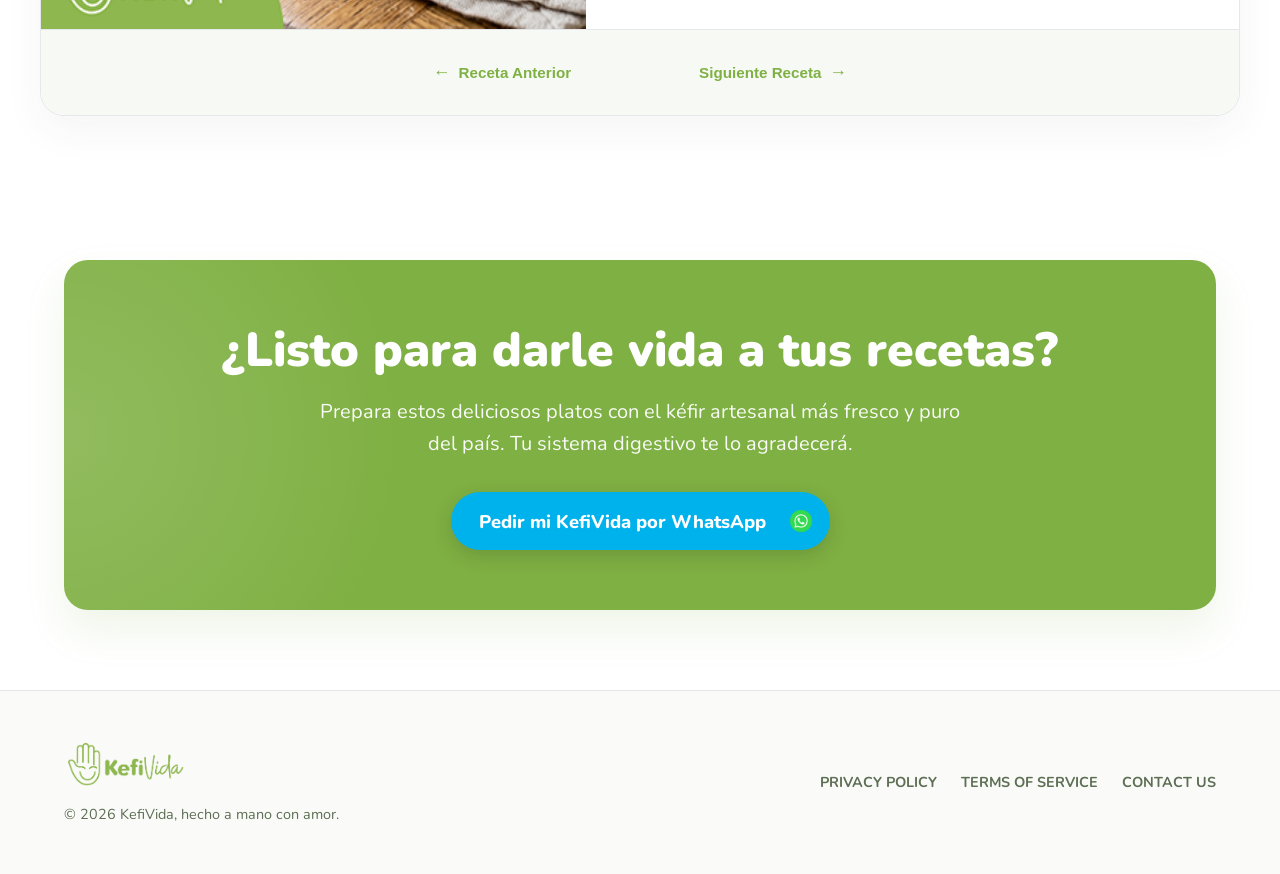
==== commit 05b191af: "Add files via upload" ====
--- a/recetas.html
+++ b/recetas.html
@@ -154,9 +154,9 @@
     <div class="recipe-detail-container" id="featured-recipe-container">
       <div class="recipe-detail-grid">
         
-        <!-- Columna Izquierda: Imagen del plato (Original sin logo) -->
+        <!-- Columna Izquierda: Imagen del plato -->
         <div class="recipe-detail-image-wrapper">
-          <img id="detail-image" src="./Fotos/original_receta_avena.png" alt="Plato de receta seleccionado">
+          <img id="detail-image" src="./Fotos/receta_avena.png" alt="Plato de receta seleccionado">
         </div>
         
         <!-- Columna Derecha: Información detallada -->
--- a/style.css
+++ b/style.css
@@ -1513,6 +1513,7 @@
   width: 100%;
   height: 100%;
   object-fit: cover;
+  object-position: left bottom; /* Preserva el logo al recortar la imagen en el visor detallado */
 }
 
 .recipe-detail-content {
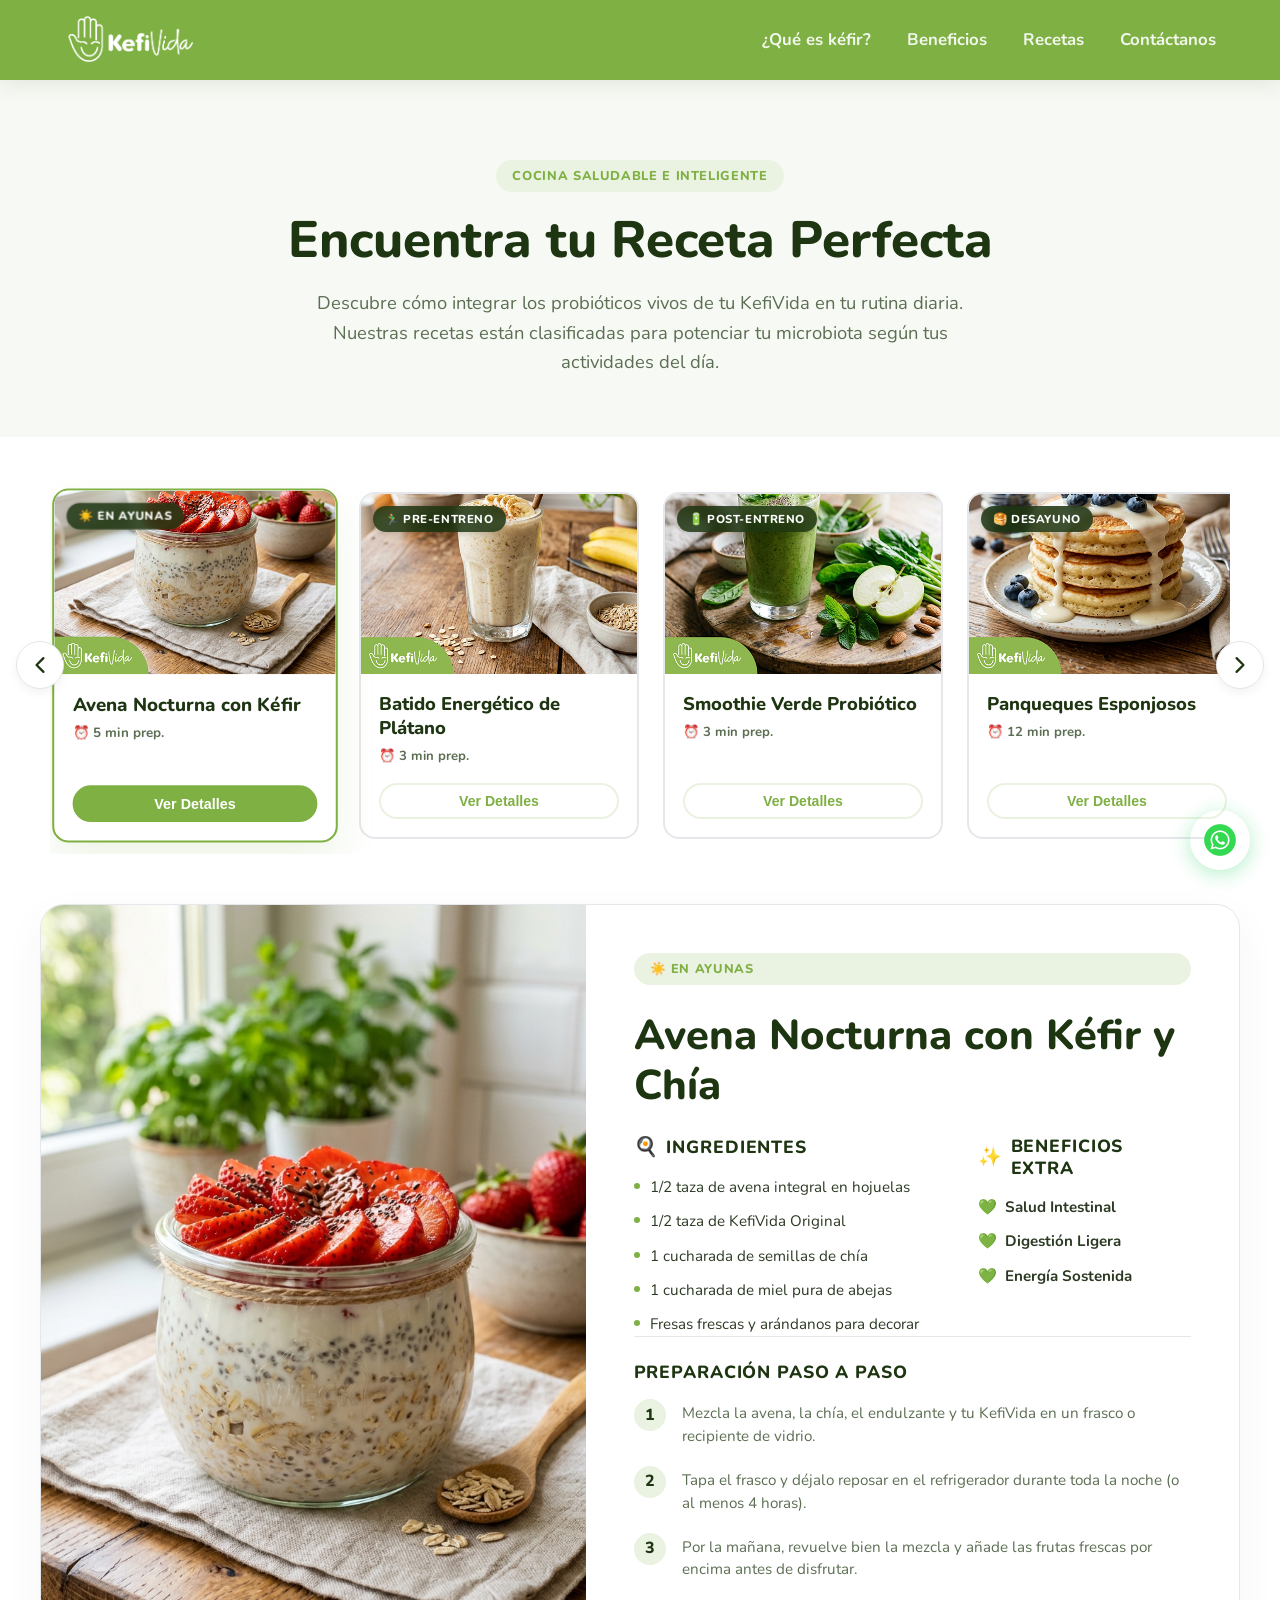
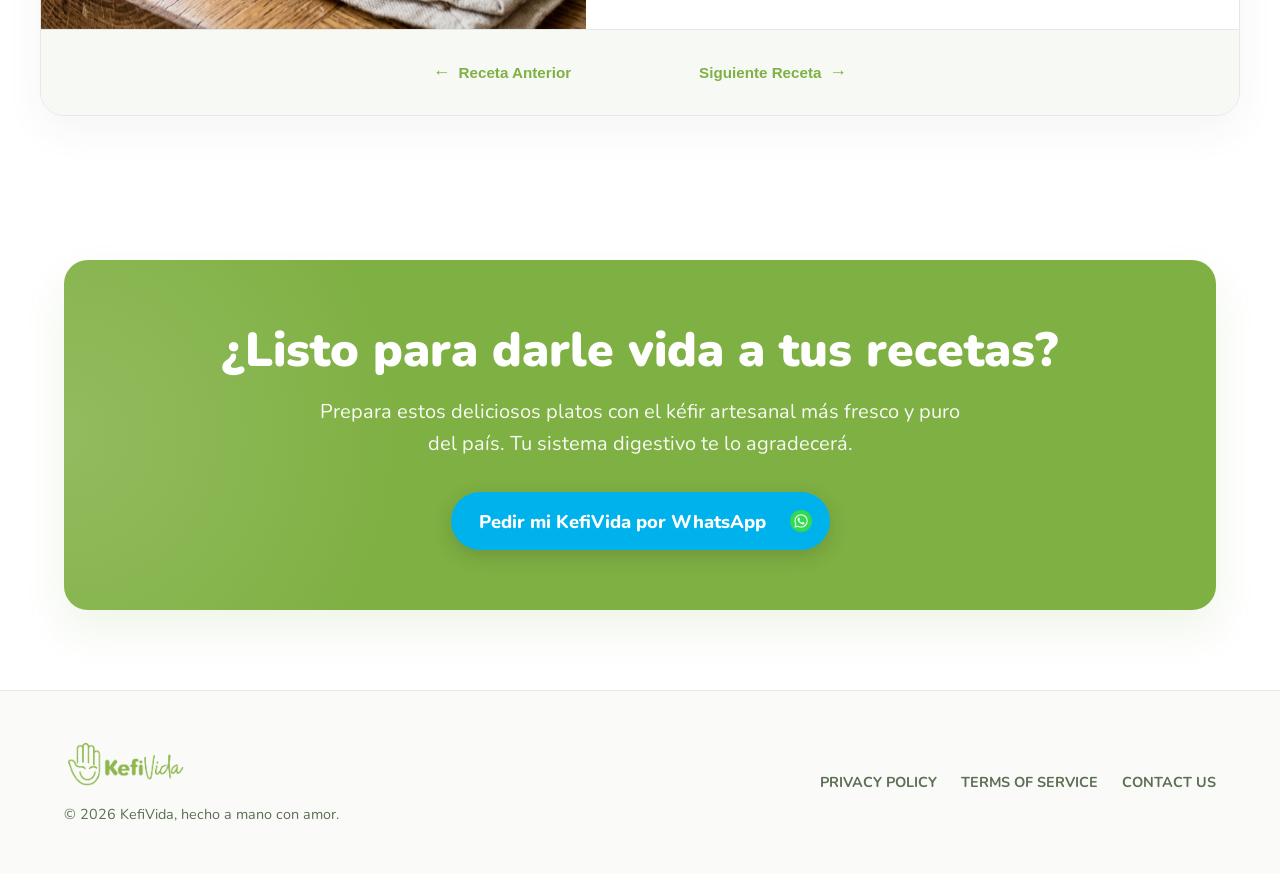
==== commit 57d24c99: "Add files via upload" ====
--- a/recetas.html
+++ b/recetas.html
@@ -154,9 +154,9 @@
     <div class="recipe-detail-container" id="featured-recipe-container">
       <div class="recipe-detail-grid">
         
-        <!-- Columna Izquierda: Imagen del plato -->
+        <!-- Columna Izquierda: Imagen del plato (Original sin logo) -->
         <div class="recipe-detail-image-wrapper">
-          <img id="detail-image" src="./Fotos/receta_avena.png" alt="Plato de receta seleccionado">
+          <img id="detail-image" src="./Fotos/original_receta_avena.png" alt="Plato de receta seleccionado">
         </div>
         
         <!-- Columna Derecha: Información detallada -->
--- a/style.css
+++ b/style.css
@@ -1513,7 +1513,6 @@
   width: 100%;
   height: 100%;
   object-fit: cover;
-  object-position: left bottom; /* Preserva el logo al recortar la imagen en el visor detallado */
 }
 
 .recipe-detail-content {
